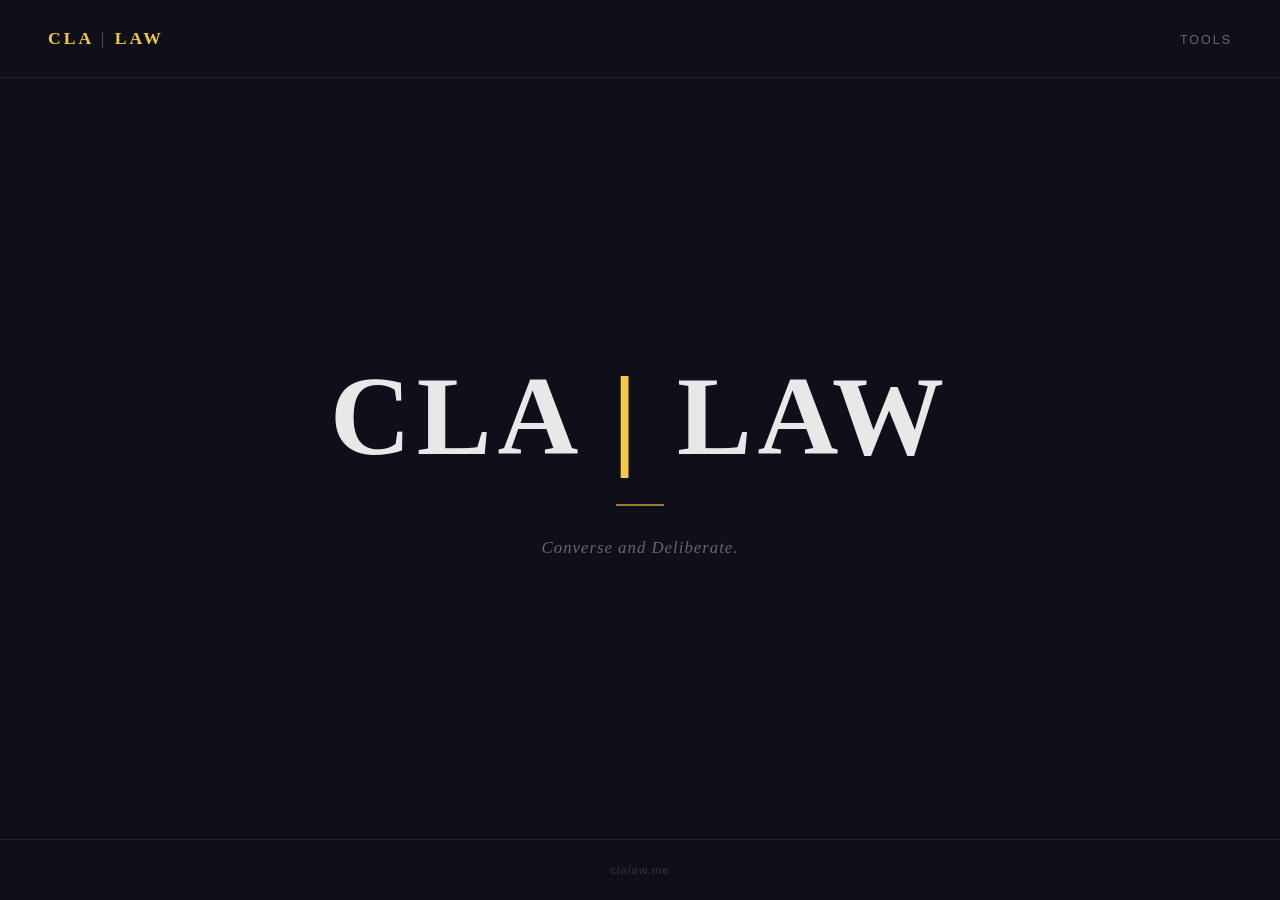
==== index.html @ d3b7c79a "Add files via upload" ====
<!DOCTYPE html>
<html lang="en">
<head>
  <meta charset="UTF-8" />
  <meta name="viewport" content="width=device-width, initial-scale=1.0"/>
  <title>CLA | LAW</title>
  <style>
    *, *::before, *::after { box-sizing: border-box; margin: 0; padding: 0; }

    :root {
      --bg: #0f0f1a;
      --surface: #16162a;
      --gold: #f5c842;
      --gold-dim: rgba(245, 200, 66, 0.15);
      --text: #e8e8e8;
      --muted: #666;
      --border: rgba(255,255,255,0.07);
    }

    html, body {
      height: 100%;
    }

    body {
      background: var(--bg);
      color: var(--text);
      font-family: Georgia, 'Times New Roman', serif;
      display: flex;
      flex-direction: column;
      min-height: 100vh;
    }

    /* NAV */
    nav {
      display: flex;
      align-items: center;
      justify-content: space-between;
      padding: 28px 48px;
      border-bottom: 1px solid var(--border);
    }

    .nav-brand {
      font-size: 1.1rem;
      font-weight: bold;
      letter-spacing: 3px;
      text-transform: uppercase;
      color: var(--gold);
      text-decoration: none;
    }

    .nav-links {
      display: flex;
      gap: 36px;
      list-style: none;
    }

    .nav-links a {
      font-family: 'Helvetica Neue', Arial, sans-serif;
      font-size: 0.78rem;
      letter-spacing: 2px;
      text-transform: uppercase;
      color: var(--muted);
      text-decoration: none;
      transition: color 0.2s;
    }

    .nav-links a:hover {
      color: var(--gold);
    }

    /* HERO */
    main {
      flex: 1;
      display: flex;
      flex-direction: column;
      align-items: center;
      justify-content: center;
      text-align: center;
      padding: 60px 24px;
    }

    .wordmark {
      font-size: clamp(3rem, 10vw, 7rem);
      font-weight: bold;
      letter-spacing: 6px;
      color: var(--text);
      line-height: 1;
      margin-bottom: 32px;
    }

    .wordmark span {
      color: var(--gold);
    }

    .divider {
      width: 48px;
      height: 2px;
      background: var(--gold);
      margin: 0 auto 32px;
      opacity: 0.6;
    }

    .tagline {
      font-size: 1.05rem;
      color: var(--muted);
      letter-spacing: 1px;
      font-style: italic;
    }

    /* FOOTER */
    footer {
      text-align: center;
      padding: 24px;
      font-family: 'Helvetica Neue', Arial, sans-serif;
      font-size: 0.72rem;
      letter-spacing: 1px;
      color: #333;
      border-top: 1px solid var(--border);
    }
  </style>
</head>
<body>

  <nav>
    <a class="nav-brand" href="/">CLA <span style="color:#444">|</span> LAW</a>
    <ul class="nav-links">
      <li><a href="/tools/">Tools</a></li>
    </ul>
  </nav>

  <main>
    <div class="wordmark">CLA <span>|</span> LAW</div>
    <div class="divider"></div>
    <p class="tagline">Converse and Deliberate.</p>
  </main>

  <footer>clalaw.me</footer>

</body>
</html>
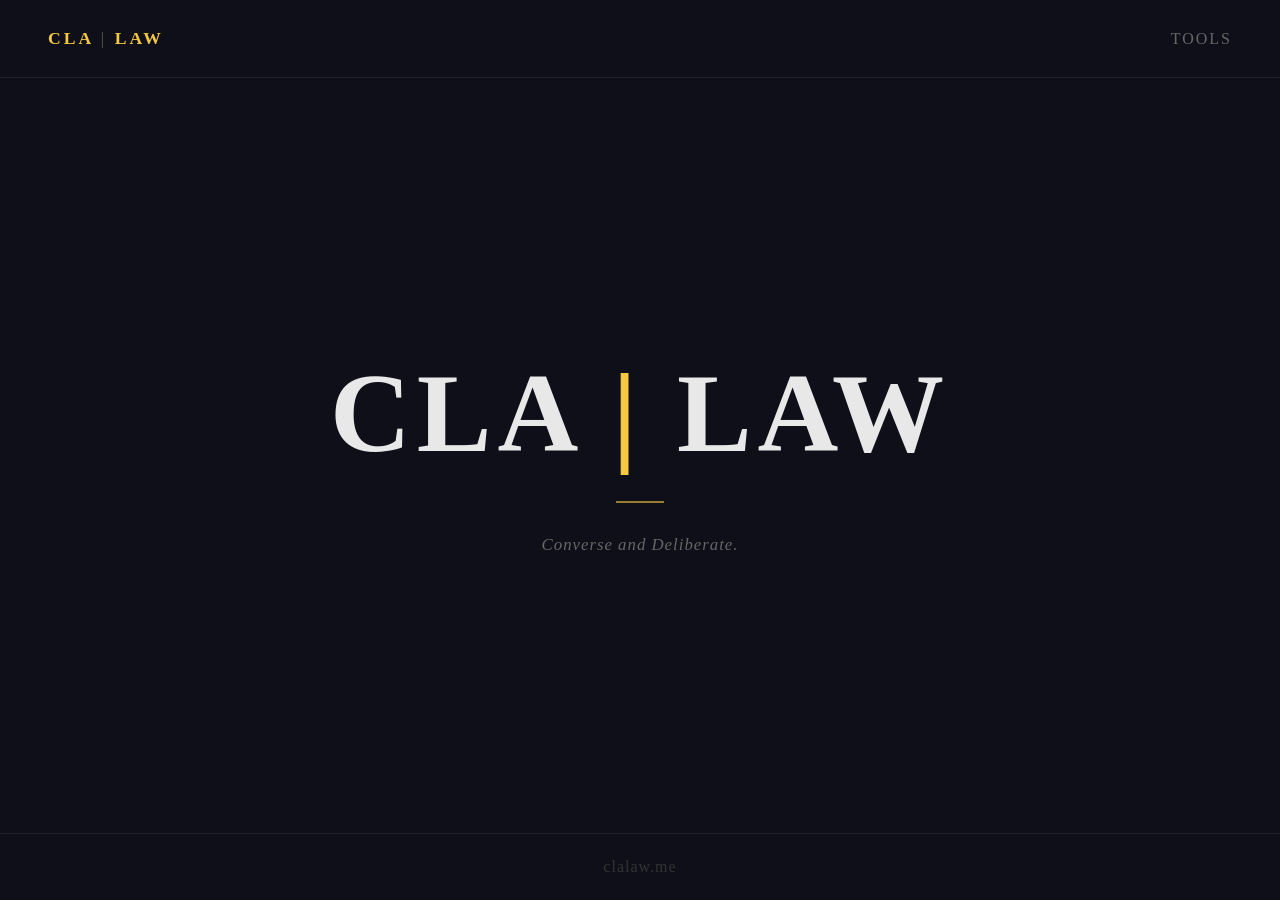
==== commit c8c6ba02: "Update index.html CLA's attempt at font change." ====
--- a/index.html
+++ b/index.html
@@ -4,6 +4,9 @@
   <meta charset="UTF-8" />
   <meta name="viewport" content="width=device-width, initial-scale=1.0"/>
   <title>CLA | LAW</title>
+  <link rel="preconnect" href="https://fonts.googleapis.com">
+  <link rel="preconnect" href="https://fonts.gstatic.com" crossorigin>
+  <link href="https://fonts.googleapis.com/css2?family=Josefin+Sans:wght@300;400;600&display=swap" rel="stylesheet">
   <style>
     *, *::before, *::after { box-sizing: border-box; margin: 0; padding: 0; }
 
@@ -55,7 +58,7 @@
     }
 
     .nav-links a {
-      font-family: 'Helvetica Neue', Arial, sans-serif;
+      font-family: 'Josefin Sans', sans-serif
       font-size: 0.78rem;
       letter-spacing: 2px;
       text-transform: uppercase;
@@ -111,7 +114,7 @@
     footer {
       text-align: center;
       padding: 24px;
-      font-family: 'Helvetica Neue', Arial, sans-serif;
+      font-family: 'Josefin Sans', sans-serif
       font-size: 0.72rem;
       letter-spacing: 1px;
       color: #333;
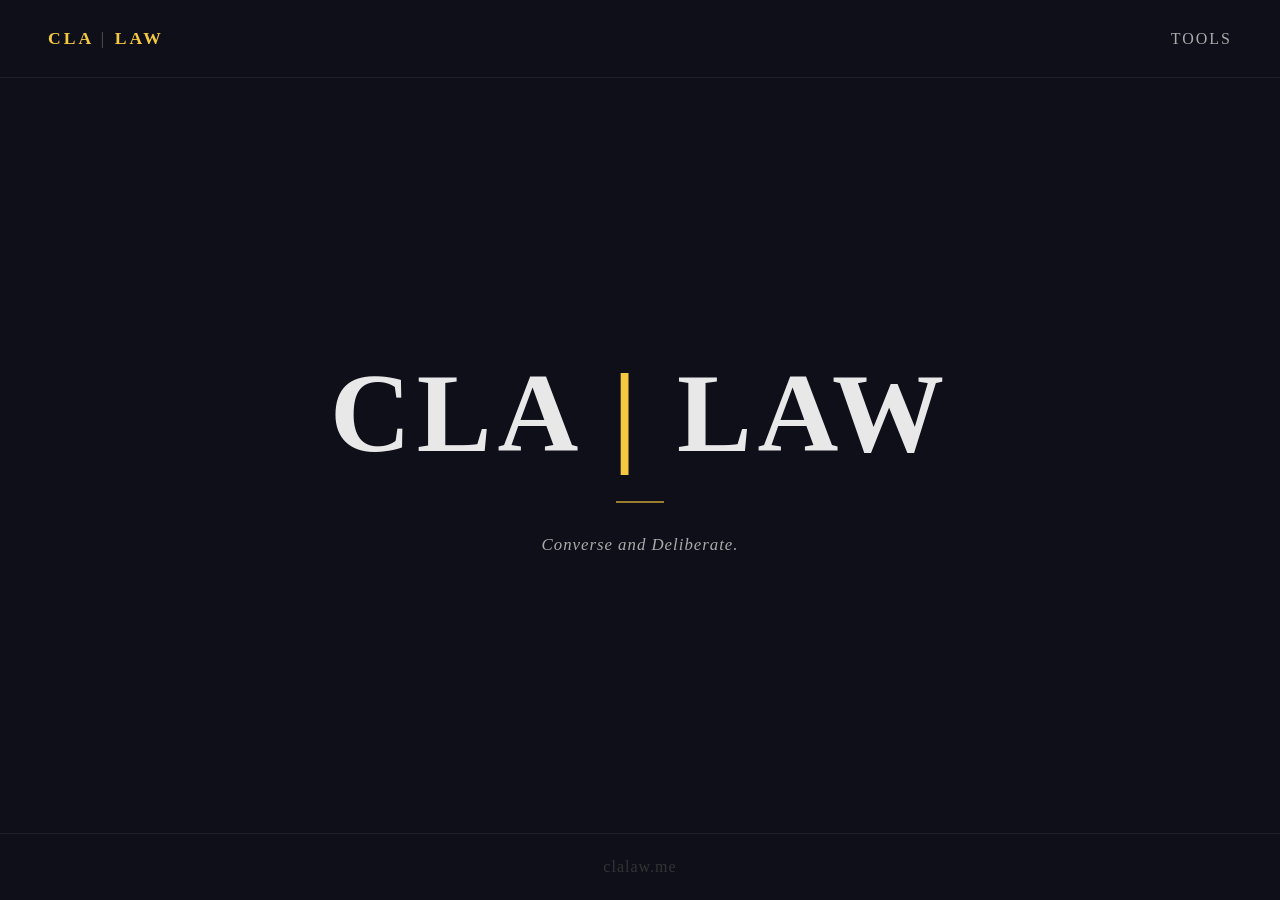
==== commit e2662bc7: "Update index.html Font change (color)" ====
--- a/index.html
+++ b/index.html
@@ -16,7 +16,7 @@
       --gold: #f5c842;
       --gold-dim: rgba(245, 200, 66, 0.15);
       --text: #e8e8e8;
-      --muted: #666;
+      --muted: #aaa;
       --border: rgba(255,255,255,0.07);
     }
 
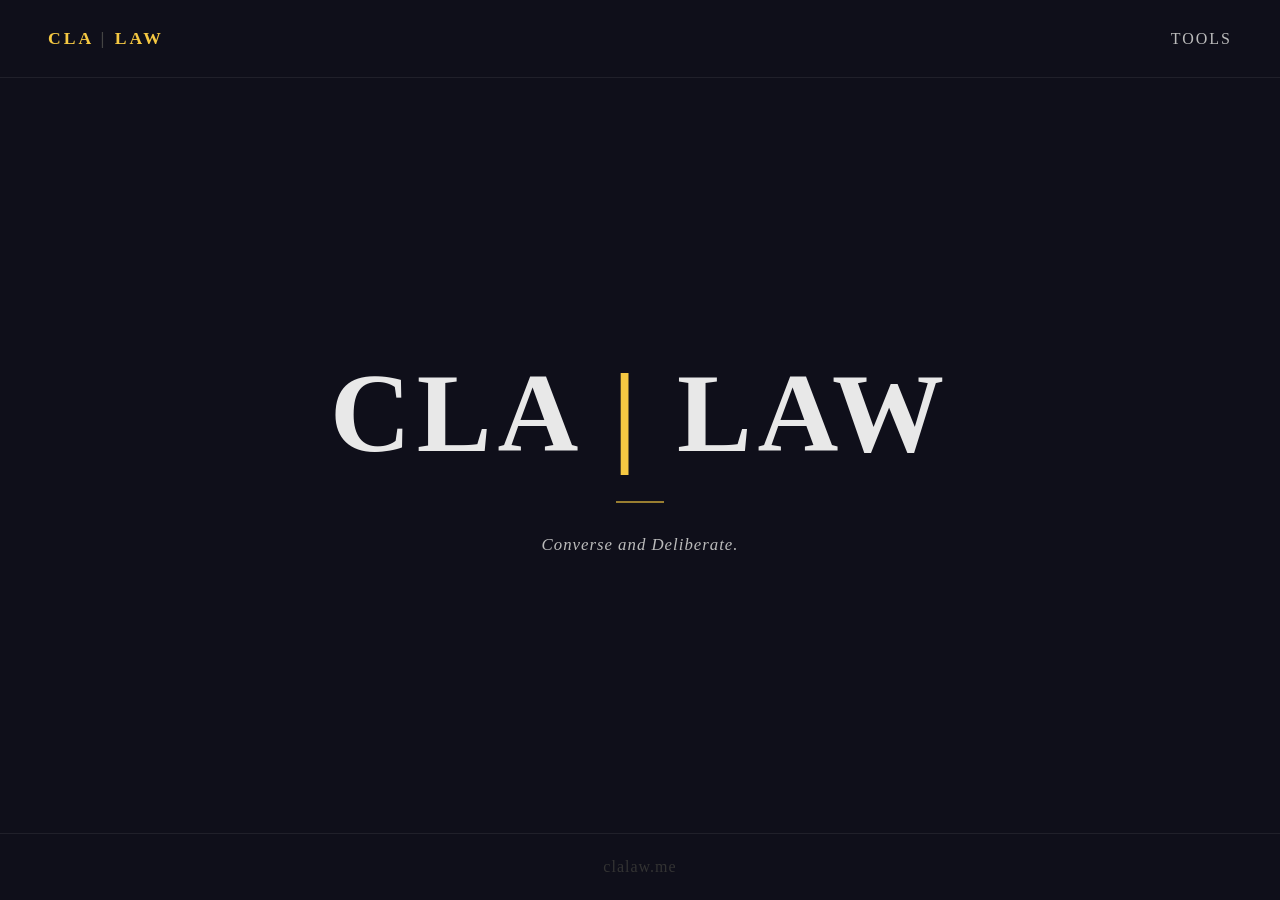
==== commit 3c2f975e: "Update index.html bbb as muted font color" ====
--- a/index.html
+++ b/index.html
@@ -16,7 +16,7 @@
       --gold: #f5c842;
       --gold-dim: rgba(245, 200, 66, 0.15);
       --text: #e8e8e8;
-      --muted: #aaa;
+      --muted: #bbb;
       --border: rgba(255,255,255,0.07);
     }
 
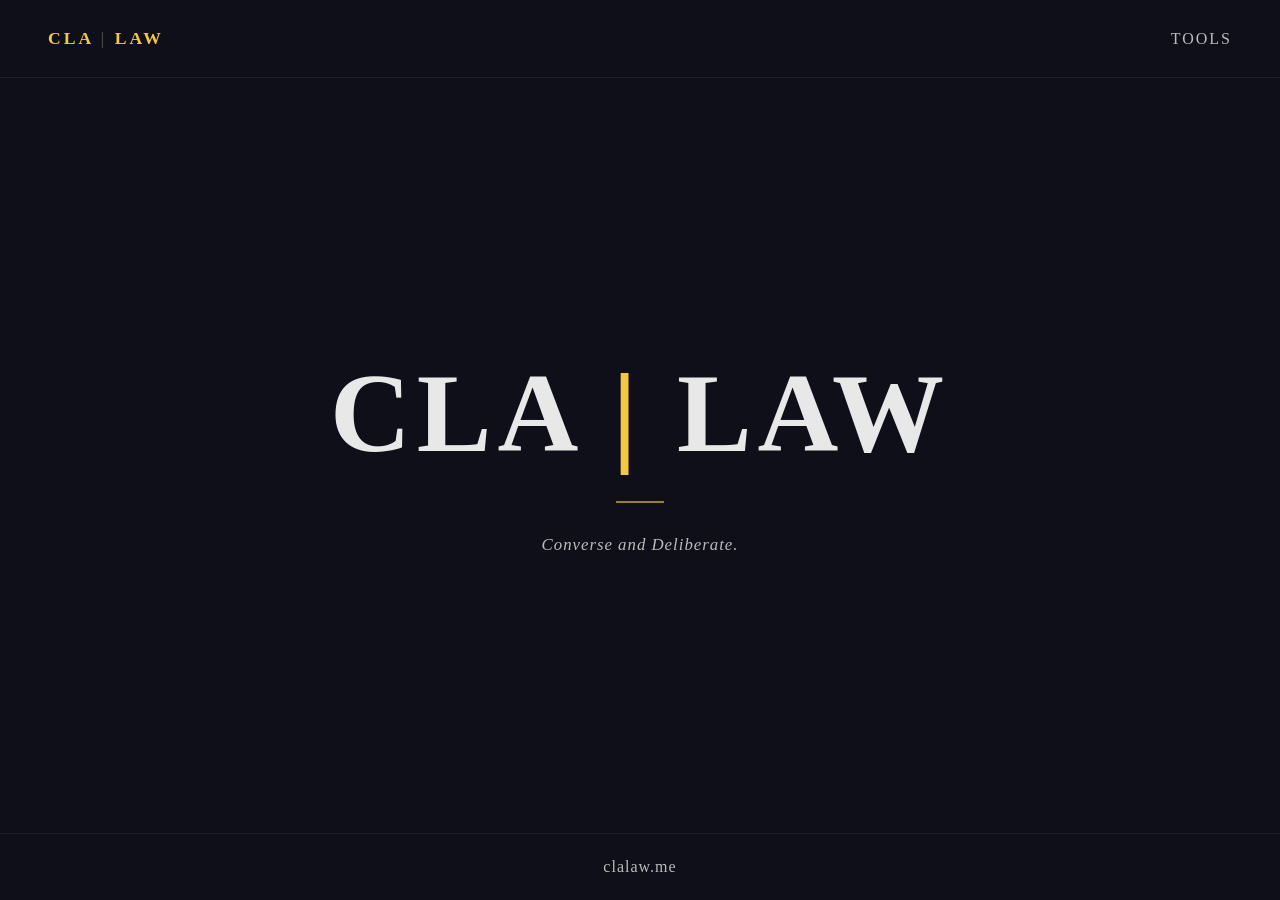
==== commit cbc3186e: "Update index.html" ====
--- a/index.html
+++ b/index.html
@@ -117,7 +117,7 @@
       font-family: 'Josefin Sans', sans-serif
       font-size: 0.72rem;
       letter-spacing: 1px;
-      color: #333;
+      color: #bbb;
       border-top: 1px solid var(--border);
     }
   </style>
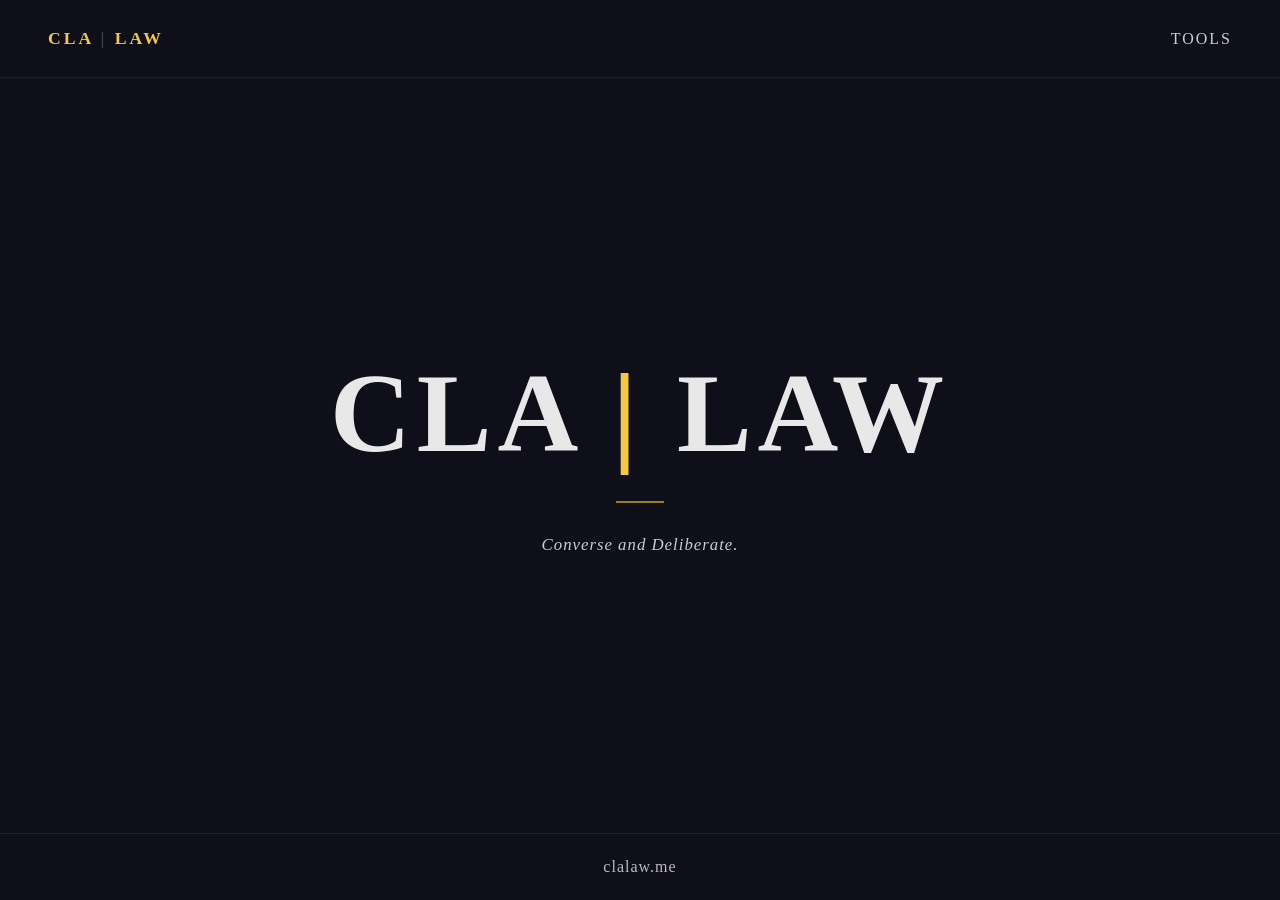
==== commit 5e405e96: "Update index.html" ====
--- a/index.html
+++ b/index.html
@@ -16,7 +16,7 @@
       --gold: #f5c842;
       --gold-dim: rgba(245, 200, 66, 0.15);
       --text: #e8e8e8;
-      --muted: #bbb;
+      --muted: #ccc;
       --border: rgba(255,255,255,0.07);
     }
 
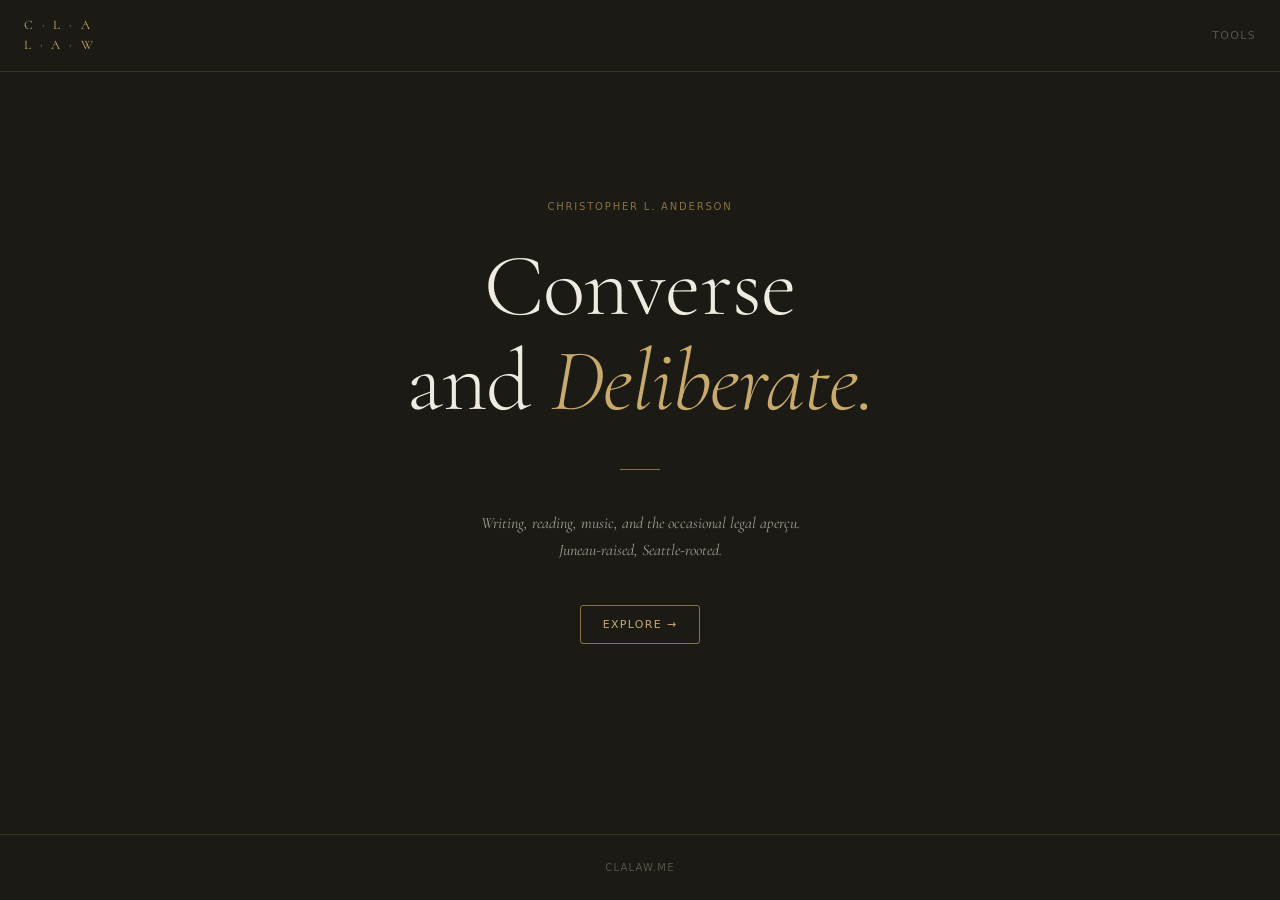
==== commit 702e5bbb: "Add files via upload" ====
--- a/index.html
+++ b/index.html
@@ -3,75 +3,14 @@
 <head>
   <meta charset="UTF-8" />
   <meta name="viewport" content="width=device-width, initial-scale=1.0"/>
-  <title>CLA | LAW</title>
+  <title>C · L · A</title>
   <link rel="preconnect" href="https://fonts.googleapis.com">
   <link rel="preconnect" href="https://fonts.gstatic.com" crossorigin>
-  <link href="https://fonts.googleapis.com/css2?family=Josefin+Sans:wght@300;400;600&display=swap" rel="stylesheet">
+  <link rel="stylesheet" href="/assets/theme.css">
   <style>
-    *, *::before, *::after { box-sizing: border-box; margin: 0; padding: 0; }
+    html, body { height: 100%; }
+    body { display: flex; flex-direction: column; }
 
-    :root {
-      --bg: #0f0f1a;
-      --surface: #16162a;
-      --gold: #f5c842;
-      --gold-dim: rgba(245, 200, 66, 0.15);
-      --text: #e8e8e8;
-      --muted: #ccc;
-      --border: rgba(255,255,255,0.07);
-    }
-
-    html, body {
-      height: 100%;
-    }
-
-    body {
-      background: var(--bg);
-      color: var(--text);
-      font-family: Georgia, 'Times New Roman', serif;
-      display: flex;
-      flex-direction: column;
-      min-height: 100vh;
-    }
-
-    /* NAV */
-    nav {
-      display: flex;
-      align-items: center;
-      justify-content: space-between;
-      padding: 28px 48px;
-      border-bottom: 1px solid var(--border);
-    }
-
-    .nav-brand {
-      font-size: 1.1rem;
-      font-weight: bold;
-      letter-spacing: 3px;
-      text-transform: uppercase;
-      color: var(--gold);
-      text-decoration: none;
-    }
-
-    .nav-links {
-      display: flex;
-      gap: 36px;
-      list-style: none;
-    }
-
-    .nav-links a {
-      font-family: 'Josefin Sans', sans-serif
-      font-size: 0.78rem;
-      letter-spacing: 2px;
-      text-transform: uppercase;
-      color: var(--muted);
-      text-decoration: none;
-      transition: color 0.2s;
-    }
-
-    .nav-links a:hover {
-      color: var(--gold);
-    }
-
-    /* HERO */
     main {
       flex: 1;
       display: flex;
@@ -79,65 +18,70 @@
       align-items: center;
       justify-content: center;
       text-align: center;
-      padding: 60px 24px;
+      padding: var(--space-2xl) var(--space-lg);
     }
 
-    .wordmark {
-      font-size: clamp(3rem, 10vw, 7rem);
-      font-weight: bold;
-      letter-spacing: 6px;
-      color: var(--text);
-      line-height: 1;
-      margin-bottom: 32px;
+    .hero-eyebrow {
+      font-family: var(--f-ui);
+      font-size: 10px;
+      letter-spacing: 0.18em;
+      text-transform: uppercase;
+      color: var(--gold-dim);
+      margin-bottom: var(--space-lg);
     }
 
-    .wordmark span {
+    .hero-heading {
+      font-family: var(--f-display);
+      font-size: clamp(2.8rem, 8vw, 5.5rem);
+      font-weight: 300;
+      line-height: 1.08;
+      color: var(--text);
+      margin-bottom: var(--space-xl);
+      letter-spacing: -0.01em;
+    }
+
+    .hero-heading em {
+      font-style: italic;
       color: var(--gold);
     }
 
-    .divider {
-      width: 48px;
-      height: 2px;
-      background: var(--gold);
-      margin: 0 auto 32px;
-      opacity: 0.6;
+    .hero-rule {
+      width: 40px;
+      height: 1px;
+      background: var(--gold-dim);
+      margin: 0 auto var(--space-xl);
     }
 
-    .tagline {
-      font-size: 1.05rem;
-      color: var(--muted);
-      letter-spacing: 1px;
+    .hero-sub {
+      font-family: var(--f-display);
+      font-size: 16px;
       font-style: italic;
-    }
-
-    /* FOOTER */
-    footer {
-      text-align: center;
-      padding: 24px;
-      font-family: 'Josefin Sans', sans-serif
-      font-size: 0.72rem;
-      letter-spacing: 1px;
-      color: #bbb;
-      border-top: 1px solid var(--border);
+      font-weight: 400;
+      color: var(--text-2);
+      max-width: 440px;
+      line-height: 1.7;
+      margin-bottom: var(--space-xl);
     }
   </style>
 </head>
 <body>
 
-  <nav>
-    <a class="nav-brand" href="/">CLA <span style="color:#444">|</span> LAW</a>
-    <ul class="nav-links">
-      <li><a href="/tools/">Tools</a></li>
-    </ul>
+  <nav class="cla-nav">
+    <a class="wordmark" href="/">C · L · A<br>L · A · W</a>
+    <div class="nav-links">
+      <a href="/tools/">Tools</a>
+    </div>
   </nav>
 
   <main>
-    <div class="wordmark">CLA <span>|</span> LAW</div>
-    <div class="divider"></div>
-    <p class="tagline">Converse and Deliberate.</p>
+    <div class="hero-eyebrow">Christopher L. Anderson</div>
+    <h1 class="hero-heading">Converse<br>and <em>Deliberate.</em></h1>
+    <div class="hero-rule"></div>
+    <p class="hero-sub">Writing, reading, music, and the occasional legal aperçu.<br>Juneau-raised, Seattle-rooted.</p>
+    <a class="btn-ghost" href="/tools/">Explore →</a>
   </main>
 
-  <footer>clalaw.me</footer>
+  <footer class="cla-footer">clalaw.me</footer>
 
 </body>
 </html>
--- a/assets/theme.css
+++ b/assets/theme.css
@@ -0,0 +1,504 @@
+/* ============================================================
+   CLA Design System — theme.css
+   Palette: Walnut Dark | Type: Cormorant Garamond
+   Link this file from every page. Do not redefine tokens locally.
+   ============================================================ */
+
+@import url('https://fonts.googleapis.com/css2?family=Cormorant+Garamond:ital,wght@0,300;0,400;0,500;1,300;1,400;1,500&family=Cormorant+SC:wght@400;500&display=swap');
+
+/* ------------------------------------------------------------
+   1. TOKENS
+   ------------------------------------------------------------ */
+
+:root {
+  /* Color */
+  --bg:        #1c1a14;
+  --surface:   #252318;
+  --surface-2: #2d2b1e;
+  --border:    #3a3720;
+  --gold:      #c8a96e;
+  --gold-dim:  #8a7245;
+  --text:      #f0ebe0;
+  --text-2:    rgba(240, 235, 224, 0.62);
+  --text-3:    rgba(240, 235, 224, 0.28);
+  --red:       #b85c4a;
+  --green:     #6a9e72;
+
+  /* Typography */
+  --f-display: 'Cormorant Garamond', Georgia, serif;
+  --f-sc:      'Cormorant SC', Georgia, serif;
+  --f-ui:      system-ui, -apple-system, Arial, sans-serif;
+
+  /* Spacing */
+  --space-xs:  4px;
+  --space-sm:  8px;
+  --space-md:  16px;
+  --space-lg:  24px;
+  --space-xl:  40px;
+  --space-2xl: 64px;
+
+  /* Layout */
+  --container:        820px;
+  --container-narrow: 560px;
+  --radius-sm:        3px;
+  --radius-md:        6px;
+  --radius-lg:        12px;
+}
+
+/* ------------------------------------------------------------
+   2. RESET & BASE
+   ------------------------------------------------------------ */
+
+*, *::before, *::after {
+  box-sizing: border-box;
+  margin: 0;
+  padding: 0;
+}
+
+html { -webkit-text-size-adjust: 100%; }
+
+body {
+  background: var(--bg);
+  color: var(--text);
+  font-family: var(--f-display);
+  font-size: 16px;
+  line-height: 1.75;
+  min-height: 100vh;
+}
+
+a {
+  color: var(--gold);
+  text-decoration: none;
+}
+
+a:hover { text-decoration: underline; }
+
+img, svg { display: block; max-width: 100%; }
+
+/* ------------------------------------------------------------
+   3. LAYOUT
+   ------------------------------------------------------------ */
+
+.container {
+  max-width: var(--container);
+  margin: 0 auto;
+  padding: 0 var(--space-lg);
+}
+
+.container-narrow {
+  max-width: var(--container-narrow);
+  margin: 0 auto;
+  padding: 0 var(--space-lg);
+}
+
+/* ------------------------------------------------------------
+   4. TYPE SCALE
+   ------------------------------------------------------------ */
+
+.t-display {
+  font-family: var(--f-display);
+  font-size: 48px;
+  font-weight: 300;
+  line-height: 1.08;
+  letter-spacing: -0.01em;
+  color: var(--text);
+}
+
+.t-h1 {
+  font-family: var(--f-display);
+  font-size: 32px;
+  font-weight: 400;
+  line-height: 1.15;
+  color: var(--text);
+}
+
+.t-h2 {
+  font-family: var(--f-display);
+  font-size: 22px;
+  font-weight: 400;
+  font-style: italic;
+  line-height: 1.3;
+  color: var(--text-2);
+}
+
+.t-h3 {
+  font-family: var(--f-display);
+  font-size: 18px;
+  font-weight: 400;
+  line-height: 1.3;
+  color: var(--text);
+}
+
+.t-body {
+  font-family: var(--f-display);
+  font-size: 16px;
+  font-weight: 400;
+  line-height: 1.75;
+  color: var(--text-2);
+  max-width: 62ch;
+}
+
+.t-caption {
+  font-family: var(--f-display);
+  font-size: 13px;
+  font-weight: 400;
+  font-style: italic;
+  line-height: 1.6;
+  color: var(--text-3);
+}
+
+.t-ui {
+  font-family: var(--f-ui);
+  font-size: 11px;
+  font-weight: 400;
+  letter-spacing: 0.12em;
+  text-transform: uppercase;
+  color: var(--text-3);
+}
+
+.t-sc {
+  font-family: var(--f-sc);
+  font-size: 14px;
+  font-weight: 400;
+  letter-spacing: 0.18em;
+  color: var(--gold);
+}
+
+/* ------------------------------------------------------------
+   5. WORDMARK
+   ------------------------------------------------------------ */
+
+.wordmark {
+  font-family: var(--f-sc);
+  font-size: 13px;
+  font-weight: 400;
+  letter-spacing: 0.22em;
+  line-height: 1.5;
+  color: var(--gold);
+  text-decoration: none;
+  display: inline-block;
+}
+
+.wordmark:hover { text-decoration: none; color: var(--gold); }
+
+/* ------------------------------------------------------------
+   6. NAVIGATION
+   ------------------------------------------------------------ */
+
+.cla-nav {
+  display: flex;
+  justify-content: space-between;
+  align-items: center;
+  padding: var(--space-md) var(--space-lg);
+  border-bottom: 1px solid var(--border);
+}
+
+.nav-links {
+  display: flex;
+  gap: var(--space-lg);
+  align-items: center;
+  font-family: var(--f-ui);
+  font-size: 11px;
+  letter-spacing: 0.12em;
+  text-transform: uppercase;
+}
+
+.nav-links a {
+  color: var(--text-3);
+  text-decoration: none;
+  transition: color 0.15s;
+}
+
+.nav-links a:hover { color: var(--gold); text-decoration: none; }
+
+.nav-links .nav-action {
+  color: var(--text-3);
+}
+
+/* ------------------------------------------------------------
+   7. BUTTONS
+   ------------------------------------------------------------ */
+
+.btn-ghost,
+.btn-solid {
+  display: inline-block;
+  font-family: var(--f-ui);
+  font-size: 11px;
+  font-weight: 400;
+  letter-spacing: 0.12em;
+  text-transform: uppercase;
+  padding: 9px 22px;
+  border-radius: var(--radius-sm);
+  cursor: pointer;
+  transition: opacity 0.15s, background 0.15s;
+  text-decoration: none;
+  border: 1px solid;
+}
+
+.btn-ghost {
+  background: transparent;
+  color: var(--gold);
+  border-color: var(--gold-dim);
+}
+
+.btn-ghost:hover {
+  opacity: 0.8;
+  text-decoration: none;
+}
+
+.btn-solid {
+  background: var(--gold);
+  color: var(--bg);
+  border-color: var(--gold);
+}
+
+.btn-solid:hover {
+  opacity: 0.88;
+  text-decoration: none;
+}
+
+.btn-ghost:disabled,
+.btn-solid:disabled {
+  opacity: 0.4;
+  cursor: default;
+}
+
+/* Full-width button modifier */
+.btn-block { display: block; width: 100%; text-align: center; }
+
+/* Google SSO button */
+.btn-google {
+  display: flex;
+  align-items: center;
+  justify-content: center;
+  gap: 10px;
+  width: 100%;
+  background: #fff;
+  color: #3c3c3c;
+  border: none;
+  border-radius: var(--radius-sm);
+  padding: 11px 16px;
+  font-family: var(--f-ui);
+  font-size: 13px;
+  font-weight: 500;
+  cursor: pointer;
+  transition: opacity 0.15s;
+}
+
+.btn-google:hover { opacity: 0.9; }
+.btn-google:disabled { opacity: 0.5; cursor: default; }
+
+/* ------------------------------------------------------------
+   8. CARDS
+   ------------------------------------------------------------ */
+
+.card {
+  background: var(--surface);
+  border: 1px solid var(--border);
+  border-radius: var(--radius-lg);
+  padding: var(--space-lg) var(--space-lg) calc(var(--space-lg) + 4px);
+  transition: border-color 0.15s;
+}
+
+.card:hover { border-color: var(--gold-dim); }
+
+.card-label {
+  font-family: var(--f-ui);
+  font-size: 10px;
+  letter-spacing: 0.14em;
+  text-transform: uppercase;
+  color: var(--gold-dim);
+  margin-bottom: var(--space-sm);
+}
+
+.card-title {
+  font-family: var(--f-display);
+  font-size: 18px;
+  font-weight: 400;
+  line-height: 1.3;
+  color: var(--text);
+  margin-bottom: var(--space-sm);
+}
+
+.card-body {
+  font-family: var(--f-display);
+  font-size: 14px;
+  font-weight: 400;
+  line-height: 1.65;
+  color: var(--text-2);
+}
+
+/* Card grid */
+.card-grid {
+  display: grid;
+  grid-template-columns: repeat(auto-fit, minmax(220px, 1fr));
+  gap: var(--space-md);
+}
+
+/* ------------------------------------------------------------
+   9. BADGES
+   ------------------------------------------------------------ */
+
+.badge {
+  display: inline-block;
+  font-family: var(--f-ui);
+  font-size: 10px;
+  letter-spacing: 0.10em;
+  text-transform: uppercase;
+  padding: 3px 9px;
+  border-radius: var(--radius-sm);
+  border: 1px solid;
+}
+
+.badge-gold {
+  background: rgba(200, 169, 110, 0.10);
+  color: var(--gold);
+  border-color: rgba(200, 169, 110, 0.25);
+}
+
+.badge-green {
+  background: rgba(106, 158, 114, 0.10);
+  color: var(--green);
+  border-color: rgba(106, 158, 114, 0.25);
+}
+
+.badge-red {
+  background: rgba(184, 92, 74, 0.10);
+  color: var(--red);
+  border-color: rgba(184, 92, 74, 0.25);
+}
+
+.badge-neutral {
+  background: rgba(240, 235, 224, 0.06);
+  color: var(--text-3);
+  border-color: rgba(240, 235, 224, 0.12);
+}
+
+/* ------------------------------------------------------------
+   10. FORM ELEMENTS
+   ------------------------------------------------------------ */
+
+.field-label {
+  display: block;
+  font-family: var(--f-ui);
+  font-size: 10px;
+  letter-spacing: 0.14em;
+  text-transform: uppercase;
+  color: var(--text-3);
+  margin-bottom: 7px;
+}
+
+.field-input {
+  display: block;
+  width: 100%;
+  background: var(--surface-2);
+  border: 1px solid var(--border);
+  border-radius: var(--radius-sm);
+  color: var(--text);
+  font-family: var(--f-display);
+  font-size: 16px;
+  font-style: italic;
+  padding: 10px 14px;
+  outline: none;
+  transition: border-color 0.15s;
+  margin-bottom: var(--space-md);
+}
+
+.field-input::placeholder {
+  color: var(--text-3);
+}
+
+.field-input:focus {
+  border-color: var(--gold-dim);
+  font-style: normal;
+}
+
+.field-error {
+  font-family: var(--f-display);
+  font-size: 14px;
+  font-style: italic;
+  color: var(--red);
+  margin-top: var(--space-md);
+  text-align: center;
+  min-height: 20px;
+}
+
+/* ------------------------------------------------------------
+   11. DIVIDERS
+   ------------------------------------------------------------ */
+
+.divider {
+  border: none;
+  border-top: 1px solid var(--border);
+  margin: var(--space-lg) 0;
+}
+
+/* OR divider for login */
+.divider-or {
+  display: flex;
+  align-items: center;
+  gap: var(--space-md);
+  margin: var(--space-lg) 0;
+}
+
+.divider-or::before,
+.divider-or::after {
+  content: '';
+  flex: 1;
+  height: 1px;
+  background: var(--border);
+}
+
+.divider-or span {
+  font-family: var(--f-ui);
+  font-size: 10px;
+  letter-spacing: 0.14em;
+  text-transform: uppercase;
+  color: var(--text-3);
+}
+
+/* ------------------------------------------------------------
+   12. PAGE FOOTER
+   ------------------------------------------------------------ */
+
+.cla-footer {
+  text-align: center;
+  padding: var(--space-lg);
+  border-top: 1px solid var(--border);
+  font-family: var(--f-ui);
+  font-size: 10px;
+  letter-spacing: 0.12em;
+  text-transform: uppercase;
+  color: var(--text-3);
+  margin-top: var(--space-2xl);
+}
+
+/* ------------------------------------------------------------
+   13. UTILITIES
+   ------------------------------------------------------------ */
+
+.text-gold    { color: var(--gold); }
+.text-muted   { color: var(--text-3); }
+.text-italic  { font-style: italic; }
+.text-center  { text-align: center; }
+
+.mt-sm  { margin-top: var(--space-sm); }
+.mt-md  { margin-top: var(--space-md); }
+.mt-lg  { margin-top: var(--space-lg); }
+.mt-xl  { margin-top: var(--space-xl); }
+.mb-sm  { margin-bottom: var(--space-sm); }
+.mb-md  { margin-bottom: var(--space-md); }
+.mb-lg  { margin-bottom: var(--space-lg); }
+.mb-xl  { margin-bottom: var(--space-xl); }
+
+.visually-hidden {
+  position: absolute;
+  width: 1px;
+  height: 1px;
+  padding: 0;
+  margin: -1px;
+  overflow: hidden;
+  clip: rect(0,0,0,0);
+  white-space: nowrap;
+  border: 0;
+}
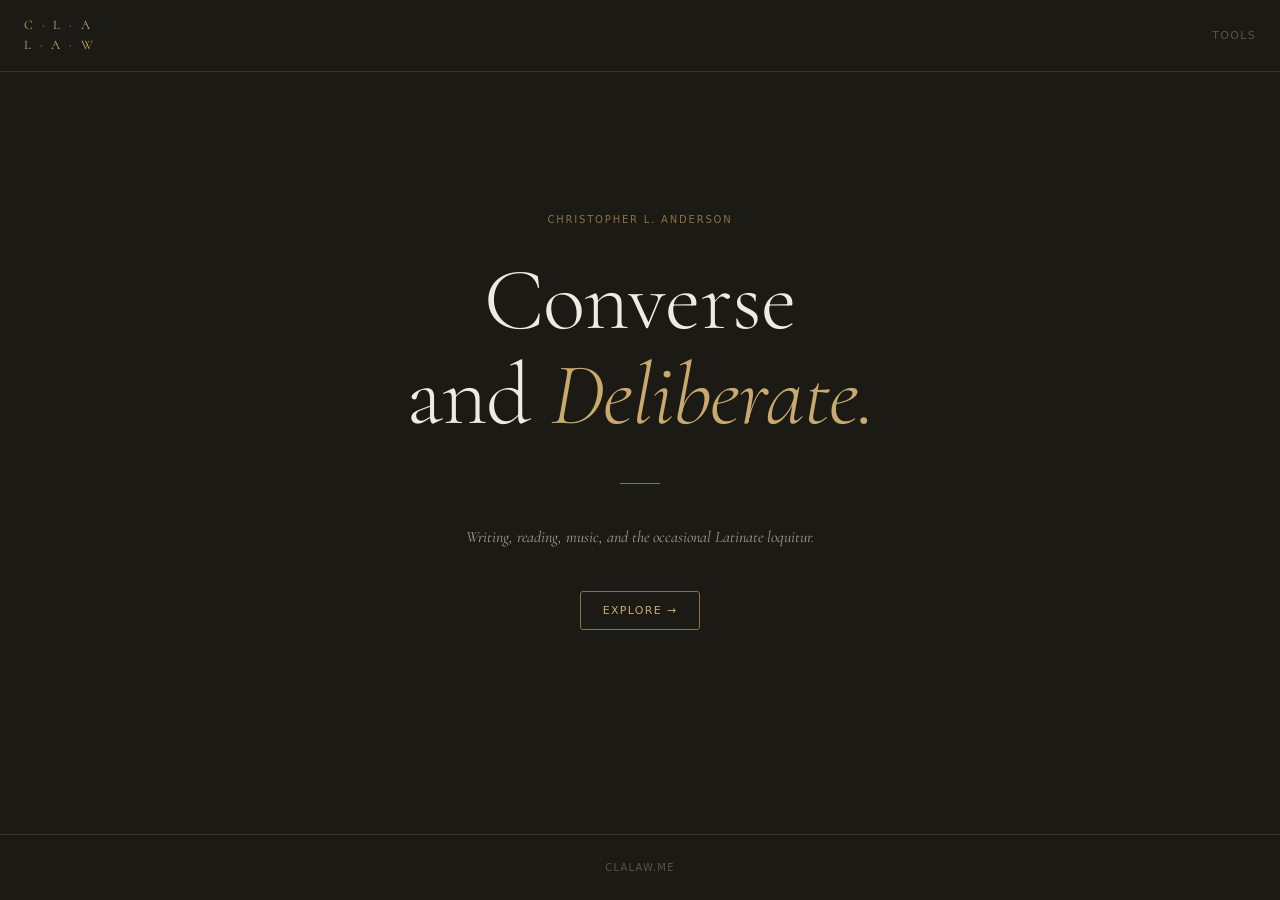
==== commit 85f8e555: "Update index.html Revised self-description" ====
--- a/index.html
+++ b/index.html
@@ -77,7 +77,7 @@
     <div class="hero-eyebrow">Christopher L. Anderson</div>
     <h1 class="hero-heading">Converse<br>and <em>Deliberate.</em></h1>
     <div class="hero-rule"></div>
-    <p class="hero-sub">Writing, reading, music, and the occasional legal aperçu.<br>Juneau-raised, Seattle-rooted.</p>
+    <p class="hero-sub">Writing, reading, music, and the occasional Latinate loquitur.</p>
     <a class="btn-ghost" href="/tools/">Explore →</a>
   </main>
 
